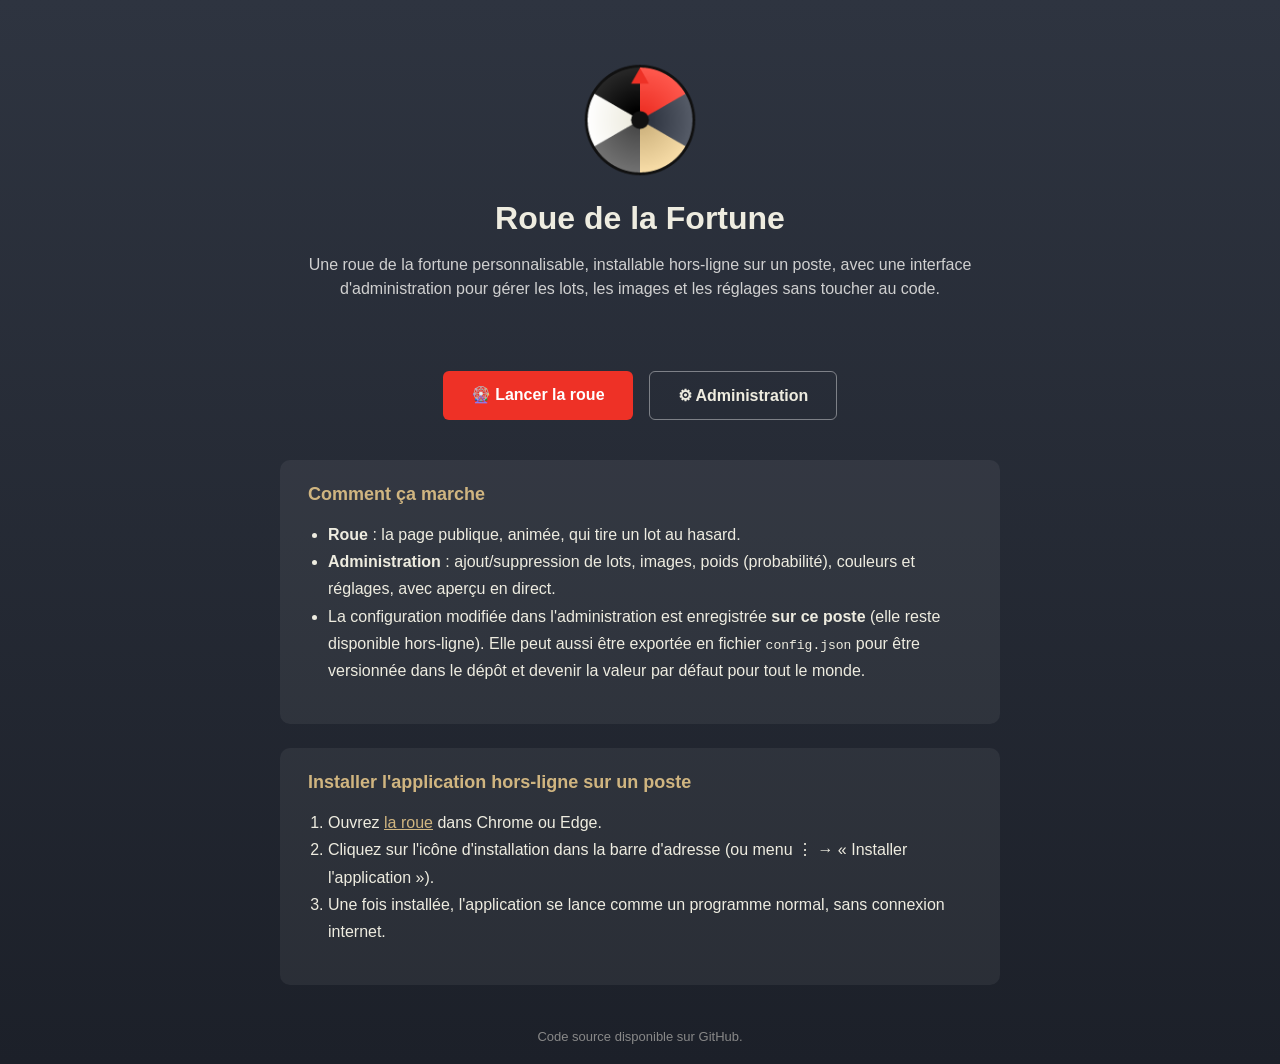
==== index.html @ 25d4d888 "Restructure en application PWA avec administration Découpe le prototype monofichier en une vraie app" ====
<!DOCTYPE html>
<html lang="fr">

<head>
    <meta charset="UTF-8">
    <meta name="viewport" content="width=device-width, initial-scale=1.0">
    <title>Roue de la Fortune — Présentation</title>
    <link rel="icon" href="assets/favicon.png">
    <link rel="manifest" href="manifest.json">
    <link rel="stylesheet" href="css/landing.css">
    <script>
        if ('serviceWorker' in navigator) {
            window.addEventListener('load', () => navigator.serviceWorker.register('sw.js'));
        }
    </script>
</head>

<body>
    <div class="hero">
        <img src="assets/icon-512.png" alt="Logo Roue de la Fortune">
        <h1>Roue de la Fortune</h1>
        <p>
            Une roue de la fortune personnalisable, installable hors-ligne sur un poste,
            avec une interface d'administration pour gérer les lots, les images et les réglages
            sans toucher au code.
        </p>
    </div>

    <div class="cta-row">
        <a class="cta cta-primary" href="wheel.html">🎡 Lancer la roue</a>
        <a class="cta cta-secondary" href="admin.html">⚙ Administration</a>
    </div>

    <div class="card">
        <h2>Comment ça marche</h2>
        <ul>
            <li><strong>Roue</strong> : la page publique, animée, qui tire un lot au hasard.</li>
            <li><strong>Administration</strong> : ajout/suppression de lots, images, poids (probabilité),
                couleurs et réglages, avec aperçu en direct.</li>
            <li>La configuration modifiée dans l'administration est enregistrée <strong>sur ce poste</strong>
                (elle reste disponible hors-ligne). Elle peut aussi être exportée en fichier
                <code>config.json</code> pour être versionnée dans le dépôt et devenir la valeur par défaut
                pour tout le monde.</li>
        </ul>
    </div>

    <div class="card">
        <h2>Installer l'application hors-ligne sur un poste</h2>
        <ol>
            <li>Ouvrez <a href="wheel.html" style="color:#d0b580;">la roue</a> dans Chrome ou Edge.</li>
            <li>Cliquez sur l'icône d'installation dans la barre d'adresse (ou menu ⋮ → « Installer l'application »).</li>
            <li>Une fois installée, l'application se lance comme un programme normal, sans connexion internet.</li>
        </ol>
    </div>

    <footer>
        Code source disponible sur GitHub.
    </footer>
</body>

</html>
---- css/landing.css ----
* { box-sizing: border-box; }

body {
    margin: 0;
    font-family: Arial, sans-serif;
    background: linear-gradient(180deg, #2e3440 0%, #1c2029 100%);
    color: #eeece0;
    min-height: 100vh;
    display: flex;
    flex-direction: column;
    align-items: center;
}

.hero {
    max-width: 720px;
    text-align: center;
    padding: 60px 20px 30px 20px;
}

.hero img {
    width: 120px;
    height: 120px;
    margin-bottom: 16px;
}

.hero h1 {
    font-size: 32px;
    margin: 0 0 12px 0;
}

.hero p {
    font-size: 16px;
    line-height: 1.5;
    color: #d0d0d0;
}

.cta-row {
    display: flex;
    gap: 16px;
    flex-wrap: wrap;
    justify-content: center;
    margin: 24px 0 40px 0;
}

.cta {
    display: inline-block;
    padding: 14px 28px;
    border-radius: 6px;
    text-decoration: none;
    font-weight: bold;
    font-size: 16px;
}

.cta-primary {
    background: #ee3126;
    color: white;
}

.cta-primary:hover { background: #c92a20; }

.cta-secondary {
    background: transparent;
    color: #eeece0;
    border: 1px solid rgba(255,255,255,0.4);
}

.cta-secondary:hover { background: rgba(255,255,255,0.1); }

.card {
    max-width: 720px;
    background: rgba(255,255,255,0.06);
    border-radius: 10px;
    padding: 24px 28px;
    margin: 0 20px 24px 20px;
}

.card h2 {
    font-size: 18px;
    margin-top: 0;
    color: #d0b580;
}

.card ol, .card ul {
    line-height: 1.7;
    padding-left: 20px;
}

footer {
    margin-top: auto;
    padding: 20px;
    font-size: 13px;
    color: #888;
    text-align: center;
}
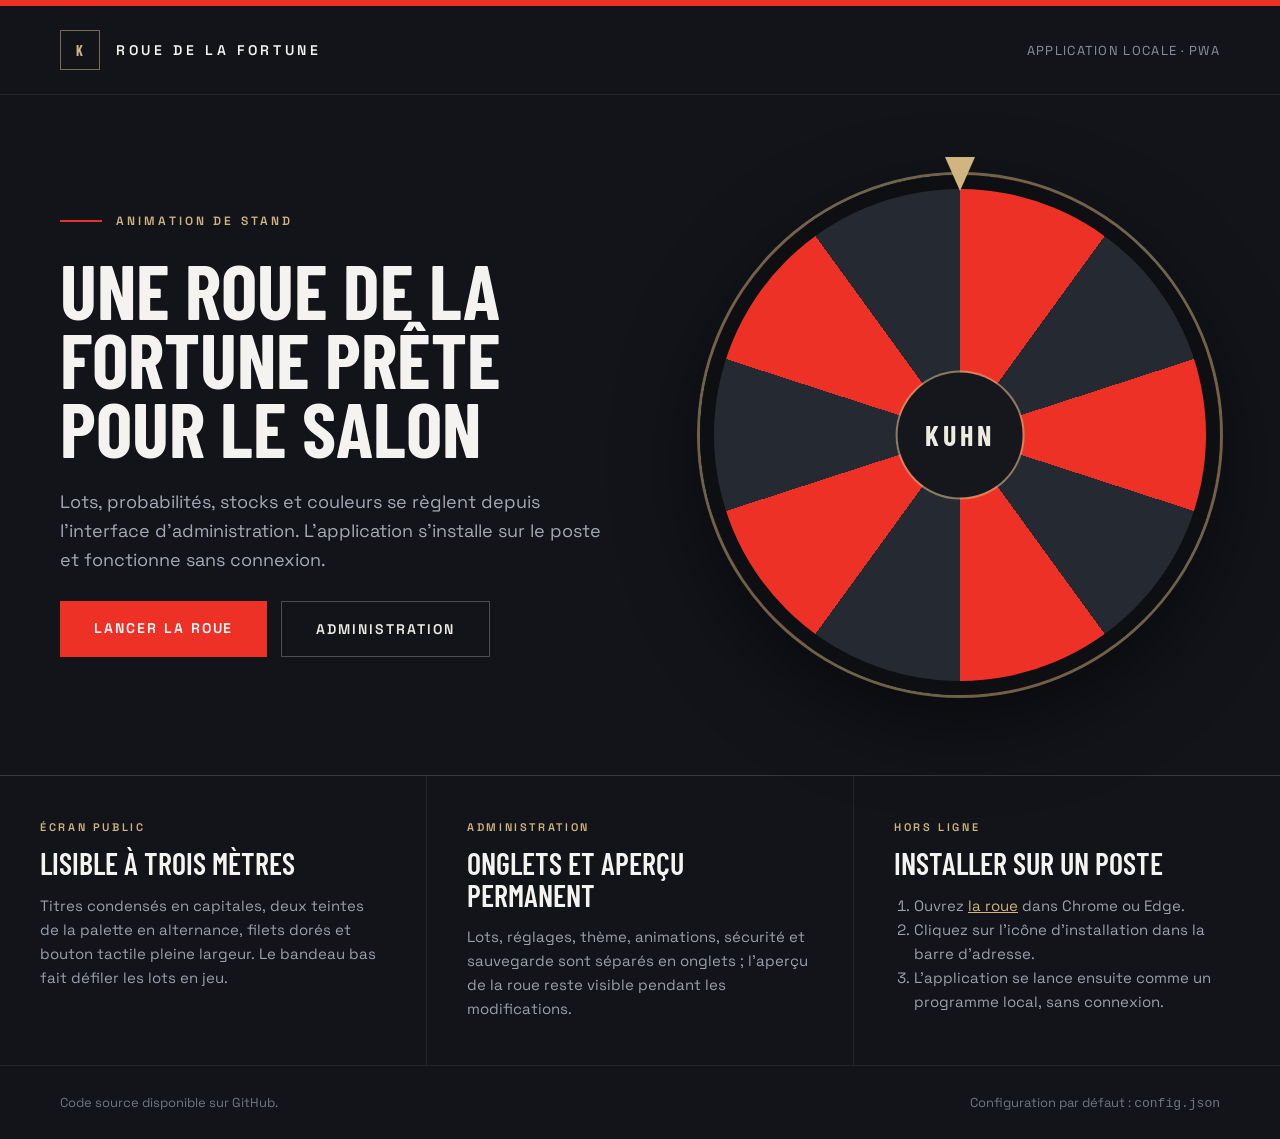
==== commit 0d5462e0: "Applique la refonte UX/UI (écran public, roue, administration) Fond sombre avec halo d'accent et rou" ====
--- a/index.html
+++ b/index.html
@@ -7,6 +7,9 @@
     <title>Roue de la Fortune — Présentation</title>
     <link rel="icon" href="assets/favicon.png">
     <link rel="manifest" href="manifest.json">
+    <link rel="preconnect" href="https://fonts.googleapis.com">
+    <link rel="preconnect" href="https://fonts.gstatic.com" crossorigin>
+    <link href="https://fonts.googleapis.com/css2?family=Barlow+Condensed:wght@500;600;700&family=Space+Grotesk:wght@400;500;600&display=swap" rel="stylesheet">
     <link rel="stylesheet" href="css/landing.css">
     <script>
         if ('serviceWorker' in navigator) {
@@ -16,45 +19,67 @@
 </head>
 
 <body>
-    <div class="hero">
-        <img src="assets/icon-512.png" alt="Logo Roue de la Fortune">
-        <h1>Roue de la Fortune</h1>
-        <p>
-            Une roue de la fortune personnalisable, installable hors-ligne sur un poste,
-            avec une interface d'administration pour gérer les lots, les images et les réglages
-            sans toucher au code.
-        </p>
-    </div>
+    <div class="top-rule"></div>
 
-    <div class="cta-row">
-        <a class="cta cta-primary" href="wheel.html">🎡 Lancer la roue</a>
-        <a class="cta cta-secondary" href="admin.html">⚙ Administration</a>
-    </div>
+    <header class="site-head">
+        <div class="site-brand">
+            <span class="brand-mark">K</span>
+            <span>Roue de la Fortune</span>
+        </div>
+        <span class="meta">Application locale · PWA</span>
+    </header>
 
-    <div class="card">
-        <h2>Comment ça marche</h2>
-        <ul>
-            <li><strong>Roue</strong> : la page publique, animée, qui tire un lot au hasard.</li>
-            <li><strong>Administration</strong> : ajout/suppression de lots, images, poids (probabilité),
-                couleurs et réglages, avec aperçu en direct.</li>
-            <li>La configuration modifiée dans l'administration est enregistrée <strong>sur ce poste</strong>
-                (elle reste disponible hors-ligne). Elle peut aussi être exportée en fichier
-                <code>config.json</code> pour être versionnée dans le dépôt et devenir la valeur par défaut
-                pour tout le monde.</li>
-        </ul>
-    </div>
+    <section class="hero">
+        <div class="hero-copy">
+            <div class="eyebrow"><i></i><span>Animation de stand</span></div>
+            <h1>Une roue de la fortune prête pour le salon</h1>
+            <p>
+                Lots, probabilités, stocks et couleurs se règlent depuis l'interface d'administration.
+                L'application s'installe sur le poste et fonctionne sans connexion.
+            </p>
+            <div class="cta-row">
+                <a class="cta cta-primary" href="wheel.html">Lancer la roue</a>
+                <a class="cta cta-secondary" href="admin.html">Administration</a>
+            </div>
+        </div>
+        <div class="hero-wheel">
+            <div class="disc"></div>
+            <div class="hub">KUHN</div>
+            <div class="needle"></div>
+        </div>
+    </section>
 
-    <div class="card">
-        <h2>Installer l'application hors-ligne sur un poste</h2>
-        <ol>
-            <li>Ouvrez <a href="wheel.html" style="color:#d0b580;">la roue</a> dans Chrome ou Edge.</li>
-            <li>Cliquez sur l'icône d'installation dans la barre d'adresse (ou menu ⋮ → « Installer l'application »).</li>
-            <li>Une fois installée, l'application se lance comme un programme normal, sans connexion internet.</li>
-        </ol>
+    <div class="cards">
+        <div class="card">
+            <div class="card-eyebrow">Écran public</div>
+            <h2>Lisible à trois mètres</h2>
+            <p>
+                Titres condensés en capitales, deux teintes de la palette en alternance, filets dorés et
+                bouton tactile pleine largeur. Le bandeau bas fait défiler les lots en jeu.
+            </p>
+        </div>
+        <div class="card">
+            <div class="card-eyebrow">Administration</div>
+            <h2>Onglets et aperçu permanent</h2>
+            <p>
+                Lots, réglages, thème, animations, sécurité et sauvegarde sont séparés en onglets ;
+                l'aperçu de la roue reste visible pendant les modifications.
+            </p>
+        </div>
+        <div class="card">
+            <div class="card-eyebrow">Hors ligne</div>
+            <h2>Installer sur un poste</h2>
+            <ol>
+                <li>Ouvrez <a href="wheel.html">la roue</a> dans Chrome ou Edge.</li>
+                <li>Cliquez sur l'icône d'installation dans la barre d'adresse.</li>
+                <li>L'application se lance ensuite comme un programme local, sans connexion.</li>
+            </ol>
+        </div>
     </div>
 
     <footer>
-        Code source disponible sur GitHub.
+        <span>Code source disponible sur GitHub.</span>
+        <span>Configuration par défaut : <code>config.json</code></span>
     </footer>
 </body>
 
--- a/css/landing.css
+++ b/css/landing.css
@@ -1,94 +1,244 @@
+/* Page de présentation — refonte : bandeau, hero, trois colonnes. */
+
+:root {
+    --accent: #ee3126;
+    --gold: #d0b580;
+    --cream: #eeece0;
+    --ink: #f4f3f0;
+    --muted: #9ba0ab;
+    --bg: #12141a;
+    --duo-dark: #242932;
+}
+
 * { box-sizing: border-box; }
 
 body {
     margin: 0;
-    font-family: Arial, sans-serif;
-    background: linear-gradient(180deg, #2e3440 0%, #1c2029 100%);
-    color: #eeece0;
-    min-height: 100vh;
+    font-family: 'Space Grotesk', 'Segoe UI', Arial, sans-serif;
+    background: var(--bg);
+    color: var(--cream);
+}
+
+.top-rule { height: 6px; background: var(--accent); }
+
+.site-head {
+    padding: 24px 60px;
+    border-bottom: 1px solid rgba(255, 255, 255, 0.08);
+    display: flex;
+    align-items: center;
+    justify-content: space-between;
+    flex-wrap: wrap;
+    gap: 12px;
+}
+
+.site-brand {
+    display: flex;
+    align-items: center;
+    gap: 16px;
+    font-size: 14px;
+    font-weight: 600;
+    letter-spacing: 0.26em;
+    text-transform: uppercase;
+    color: var(--ink);
+}
+
+.brand-mark {
+    width: 40px;
+    height: 40px;
+    border: 1px solid rgba(208, 181, 128, 0.55);
+    display: flex;
+    align-items: center;
+    justify-content: center;
+    font-family: 'Barlow Condensed', 'Arial Narrow', sans-serif;
+    font-weight: 700;
+    letter-spacing: 0.1em;
+    color: var(--gold);
+}
+
+.site-head span.meta {
+    font-size: 13px;
+    letter-spacing: 0.1em;
+    text-transform: uppercase;
+    color: #8b909b;
+}
+
+.hero {
+    max-width: 1440px;
+    margin: 0 auto;
+    padding: 80px 60px;
+    display: grid;
+    grid-template-columns: minmax(0, 1fr) 520px;
+    gap: 60px;
+    align-items: center;
+}
+
+.hero-copy {
     display: flex;
     flex-direction: column;
-    align-items: center;
-}
-
-.hero {
-    max-width: 720px;
-    text-align: center;
-    padding: 60px 20px 30px 20px;
-}
-
-.hero img {
-    width: 120px;
-    height: 120px;
-    margin-bottom: 16px;
-}
+    gap: 26px;
+}
+
+.eyebrow {
+    display: flex;
+    align-items: center;
+    gap: 14px;
+    font-size: 12px;
+    font-weight: 600;
+    letter-spacing: 0.26em;
+    text-transform: uppercase;
+    color: var(--gold);
+}
+
+.eyebrow i { display: block; width: 42px; height: 2px; background: var(--accent); }
 
 .hero h1 {
-    font-size: 32px;
-    margin: 0 0 12px 0;
+    margin: 0;
+    font-family: 'Barlow Condensed', 'Arial Narrow', Impact, sans-serif;
+    font-weight: 700;
+    font-size: clamp(46px, 6vw, 86px);
+    line-height: 0.9;
+    text-transform: uppercase;
+    color: var(--ink);
 }
 
 .hero p {
-    font-size: 16px;
-    line-height: 1.5;
-    color: #d0d0d0;
+    margin: 0;
+    max-width: 560px;
+    font-size: 18px;
+    line-height: 1.6;
+    color: #a4a9b4;
 }
 
 .cta-row {
     display: flex;
-    gap: 16px;
+    gap: 14px;
     flex-wrap: wrap;
+}
+
+.cta {
+    padding: 18px 34px;
+    font-size: 14px;
+    font-weight: 600;
+    letter-spacing: 0.14em;
+    text-transform: uppercase;
+    text-decoration: none;
+}
+
+.cta-primary { background: var(--accent); color: #fff; }
+.cta-primary:hover { background: #c0261d; }
+
+.cta-secondary { border: 1px solid rgba(255, 255, 255, 0.24); color: var(--cream); }
+.cta-secondary:hover { border-color: rgba(255, 255, 255, 0.5); }
+
+/* Roue décorative : dix secteurs en deux teintes, comme l'écran public. */
+.hero-wheel {
+    position: relative;
+    width: 100%;
+    max-width: 520px;
+    aspect-ratio: 1;
+    justify-self: center;
+}
+
+.hero-wheel .disc {
+    position: absolute;
+    inset: 0;
+    border-radius: 50%;
+    background: conic-gradient(
+        var(--accent) 0deg 36deg, var(--duo-dark) 36deg 72deg,
+        var(--accent) 72deg 108deg, var(--duo-dark) 108deg 144deg,
+        var(--accent) 144deg 180deg, var(--duo-dark) 180deg 216deg,
+        var(--accent) 216deg 252deg, var(--duo-dark) 252deg 288deg,
+        var(--accent) 288deg 324deg, var(--duo-dark) 324deg 360deg
+    );
+    box-shadow: inset 0 0 0 14px #0d0f13, 0 0 0 3px rgba(208, 181, 128, 0.5), 0 30px 80px rgba(0, 0, 0, 0.5);
+}
+
+.hero-wheel .hub {
+    position: absolute;
+    left: 50%;
+    top: 50%;
+    transform: translate(-50%, -50%);
+    width: 24%;
+    aspect-ratio: 1;
+    border-radius: 50%;
+    background: #15171d;
+    box-shadow: 0 0 0 2px rgba(208, 181, 128, 0.6);
+    display: flex;
+    align-items: center;
     justify-content: center;
-    margin: 24px 0 40px 0;
-}
-
-.cta {
-    display: inline-block;
-    padding: 14px 28px;
-    border-radius: 6px;
-    text-decoration: none;
-    font-weight: bold;
-    font-size: 16px;
-}
-
-.cta-primary {
-    background: #ee3126;
-    color: white;
-}
-
-.cta-primary:hover { background: #c92a20; }
-
-.cta-secondary {
-    background: transparent;
-    color: #eeece0;
-    border: 1px solid rgba(255,255,255,0.4);
-}
-
-.cta-secondary:hover { background: rgba(255,255,255,0.1); }
+    font-family: 'Barlow Condensed', 'Arial Narrow', sans-serif;
+    font-weight: 700;
+    font-size: 28px;
+    letter-spacing: 0.14em;
+    color: var(--cream);
+}
+
+.hero-wheel .needle {
+    position: absolute;
+    left: 50%;
+    top: -18px;
+    transform: translateX(-50%);
+    width: 0;
+    height: 0;
+    border-left: 15px solid transparent;
+    border-right: 15px solid transparent;
+    border-top: 34px solid var(--gold);
+}
+
+.cards {
+    display: grid;
+    grid-template-columns: repeat(3, minmax(0, 1fr));
+    gap: 1px;
+    background: rgba(255, 255, 255, 0.08);
+    border-top: 1px solid rgba(255, 255, 255, 0.08);
+}
 
 .card {
-    max-width: 720px;
-    background: rgba(255,255,255,0.06);
-    border-radius: 10px;
-    padding: 24px 28px;
-    margin: 0 20px 24px 20px;
+    background: var(--bg);
+    padding: 44px 40px;
+    display: flex;
+    flex-direction: column;
+    gap: 14px;
+}
+
+.card .card-eyebrow {
+    font-size: 11px;
+    font-weight: 600;
+    letter-spacing: 0.24em;
+    text-transform: uppercase;
+    color: var(--gold);
 }
 
 .card h2 {
-    font-size: 18px;
-    margin-top: 0;
-    color: #d0b580;
-}
-
-.card ol, .card ul {
-    line-height: 1.7;
-    padding-left: 20px;
-}
+    margin: 0;
+    font-family: 'Barlow Condensed', 'Arial Narrow', sans-serif;
+    font-weight: 600;
+    font-size: 30px;
+    line-height: 1.05;
+    text-transform: uppercase;
+    color: var(--ink);
+}
+
+.card p, .card ol { margin: 0; font-size: 15px; line-height: 1.6; color: var(--muted); }
+.card ol { padding-left: 20px; }
+.card a { color: var(--gold); }
+.card a:hover { color: var(--accent); }
+.card code { color: var(--cream); }
 
 footer {
-    margin-top: auto;
-    padding: 20px;
+    padding: 28px 60px;
+    border-top: 1px solid rgba(255, 255, 255, 0.08);
+    display: flex;
+    align-items: center;
+    justify-content: space-between;
+    flex-wrap: wrap;
+    gap: 10px;
     font-size: 13px;
-    color: #888;
-    text-align: center;
-}
+    color: #71767f;
+}
+
+@media (max-width: 1100px) {
+    .hero { grid-template-columns: 1fr; padding: 56px 32px; }
+    .cards { grid-template-columns: 1fr; }
+    .site-head, footer { padding-left: 32px; padding-right: 32px; }
+}
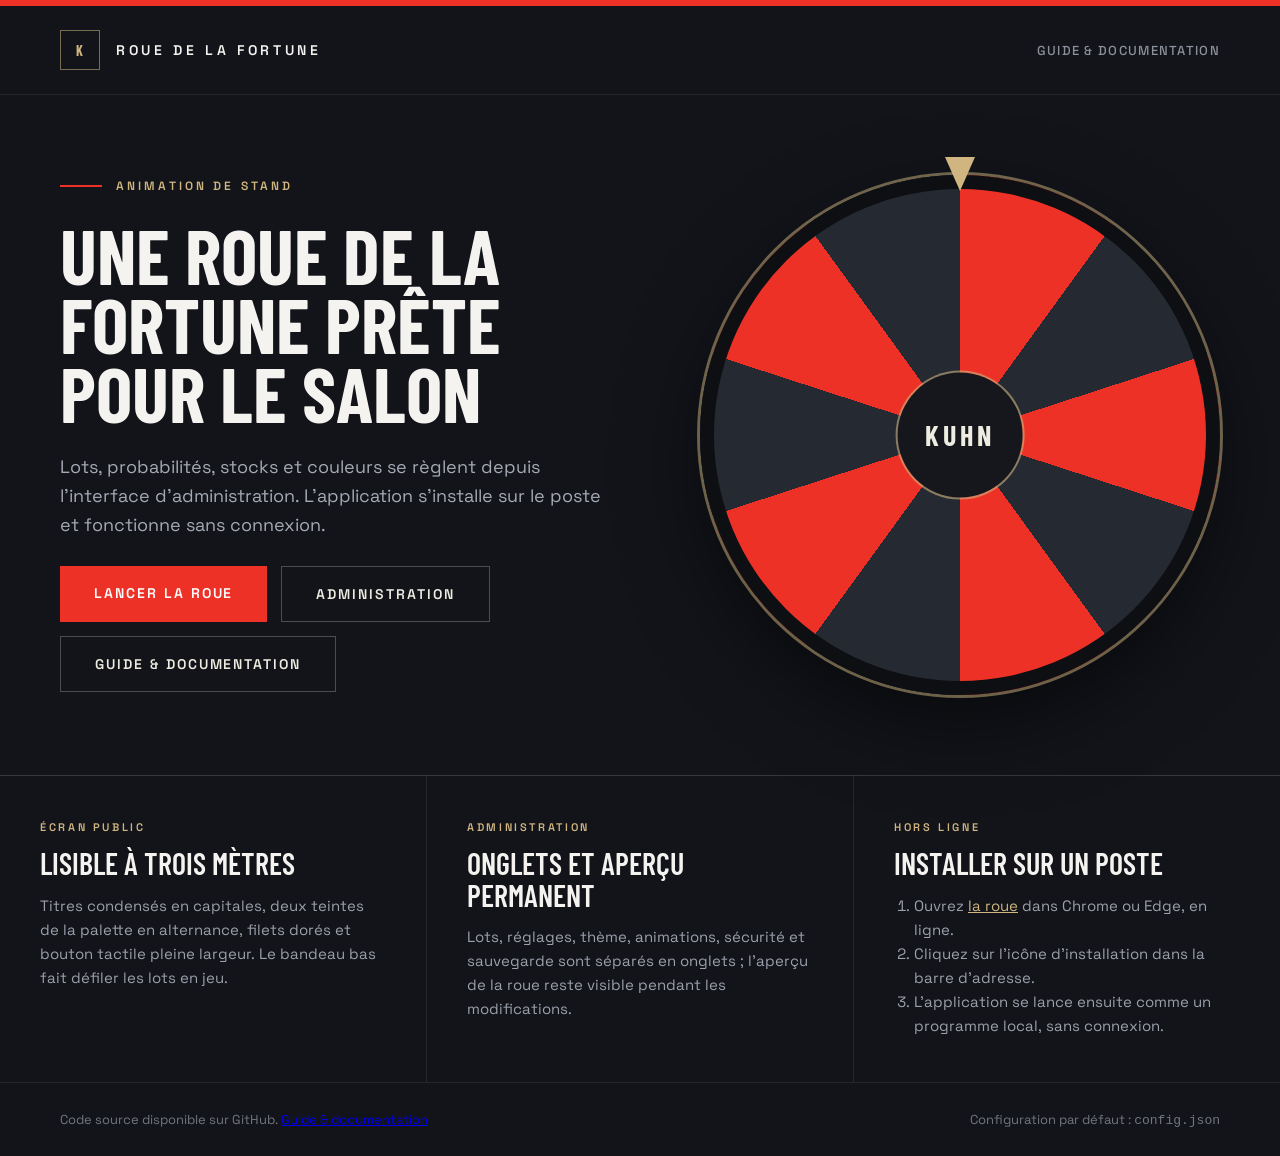
==== commit d839a876: "Ajoute un bouton d'installation PWA en un clic et un guide de documentation Ajoute js/install-prompt" ====
--- a/index.html
+++ b/index.html
@@ -13,7 +13,15 @@
     <link rel="stylesheet" href="css/landing.css">
     <script>
         if ('serviceWorker' in navigator) {
-            window.addEventListener('load', () => navigator.serviceWorker.register('sw.js'));
+            window.addEventListener('load', () => {
+                navigator.serviceWorker.register('sw.js').then((reg) => reg.update());
+            });
+            let refreshing = false;
+            navigator.serviceWorker.addEventListener('controllerchange', () => {
+                if (refreshing) return;
+                refreshing = true;
+                window.location.reload();
+            });
         }
     </script>
 </head>
@@ -26,7 +34,9 @@
             <span class="brand-mark">K</span>
             <span>Roue de la Fortune</span>
         </div>
-        <span class="meta">Application locale · PWA</span>
+        <nav class="site-nav">
+            <a href="guide.html">Guide & documentation</a>
+        </nav>
     </header>
 
     <section class="hero">
@@ -40,6 +50,7 @@
             <div class="cta-row">
                 <a class="cta cta-primary" href="wheel.html">Lancer la roue</a>
                 <a class="cta cta-secondary" href="admin.html">Administration</a>
+                <a class="cta cta-secondary" href="guide.html">Guide & documentation</a>
             </div>
         </div>
         <div class="hero-wheel">
@@ -70,17 +81,23 @@
             <div class="card-eyebrow">Hors ligne</div>
             <h2>Installer sur un poste</h2>
             <ol>
-                <li>Ouvrez <a href="wheel.html">la roue</a> dans Chrome ou Edge.</li>
+                <li>Ouvrez <a href="wheel.html">la roue</a> dans Chrome ou Edge, en ligne.</li>
                 <li>Cliquez sur l'icône d'installation dans la barre d'adresse.</li>
                 <li>L'application se lance ensuite comme un programme local, sans connexion.</li>
             </ol>
+            <button class="cta cta-primary install-btn-inline" data-install-btn data-install-state="ready">Installer maintenant</button>
+            <p class="hint" data-install-state="unavailable">Bouton non proposé par ce navigateur — suivez les étapes ci-dessus, ou consultez le <a href="guide.html#installation">guide d'installation</a>.</p>
+            <p class="hint" data-install-state="ios">Sur iPhone/iPad : bouton Partager → « Sur l'écran d'accueil » (détails dans le <a href="guide.html#installation">guide</a>).</p>
+            <p class="hint" data-install-state="installed">✓ Application déjà installée sur cet appareil.</p>
         </div>
     </div>
 
     <footer>
-        <span>Code source disponible sur GitHub.</span>
+        <span>Code source disponible sur GitHub. <a href="guide.html">Guide & documentation</a></span>
         <span>Configuration par défaut : <code>config.json</code></span>
     </footer>
+
+    <script src="js/install-prompt.js"></script>
 </body>
 
 </html>
--- a/css/landing.css
+++ b/css/landing.css
@@ -55,12 +55,22 @@
     color: var(--gold);
 }
 
-.site-head span.meta {
+.site-nav {
+    display: flex;
+    align-items: center;
+    gap: 26px;
+}
+
+.site-nav a {
     font-size: 13px;
+    font-weight: 500;
     letter-spacing: 0.1em;
     text-transform: uppercase;
     color: #8b909b;
-}
+    text-decoration: none;
+}
+
+.site-nav a:hover { color: var(--cream); }
 
 .hero {
     max-width: 1440px;
@@ -225,6 +235,15 @@
 .card a:hover { color: var(--accent); }
 .card code { color: var(--cream); }
 
+[data-install-state] { display: none; margin: 0; }
+
+.install-btn-inline {
+    margin-top: 6px;
+    border: none;
+    cursor: pointer;
+    font-family: inherit;
+}
+
 footer {
     padding: 28px 60px;
     border-top: 1px solid rgba(255, 255, 255, 0.08);
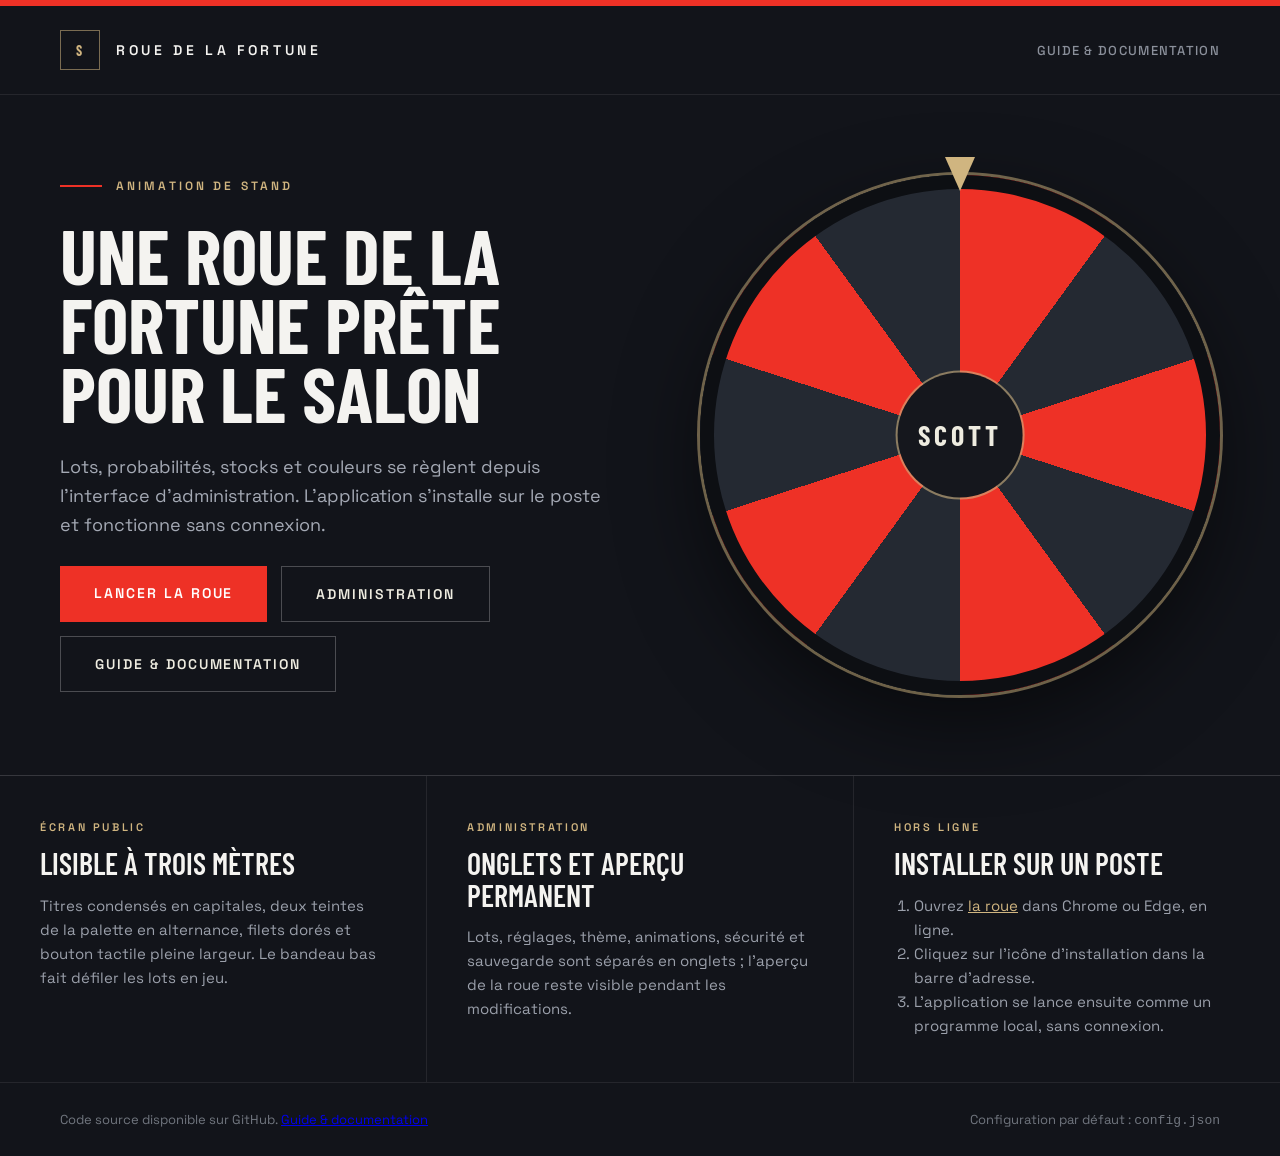
==== commit 1d094431: "Renomme la marque par défaut KUHN en SCOTT - Moyeu de la roue, logo (K devenu S), libellé et identif" ====
--- a/index.html
+++ b/index.html
@@ -31,7 +31,7 @@
 
     <header class="site-head">
         <div class="site-brand">
-            <span class="brand-mark">K</span>
+            <span class="brand-mark">S</span>
             <span>Roue de la Fortune</span>
         </div>
         <nav class="site-nav">
@@ -55,7 +55,7 @@
         </div>
         <div class="hero-wheel">
             <div class="disc"></div>
-            <div class="hub">KUHN</div>
+            <div class="hub">SCOTT</div>
             <div class="needle"></div>
         </div>
     </section>
